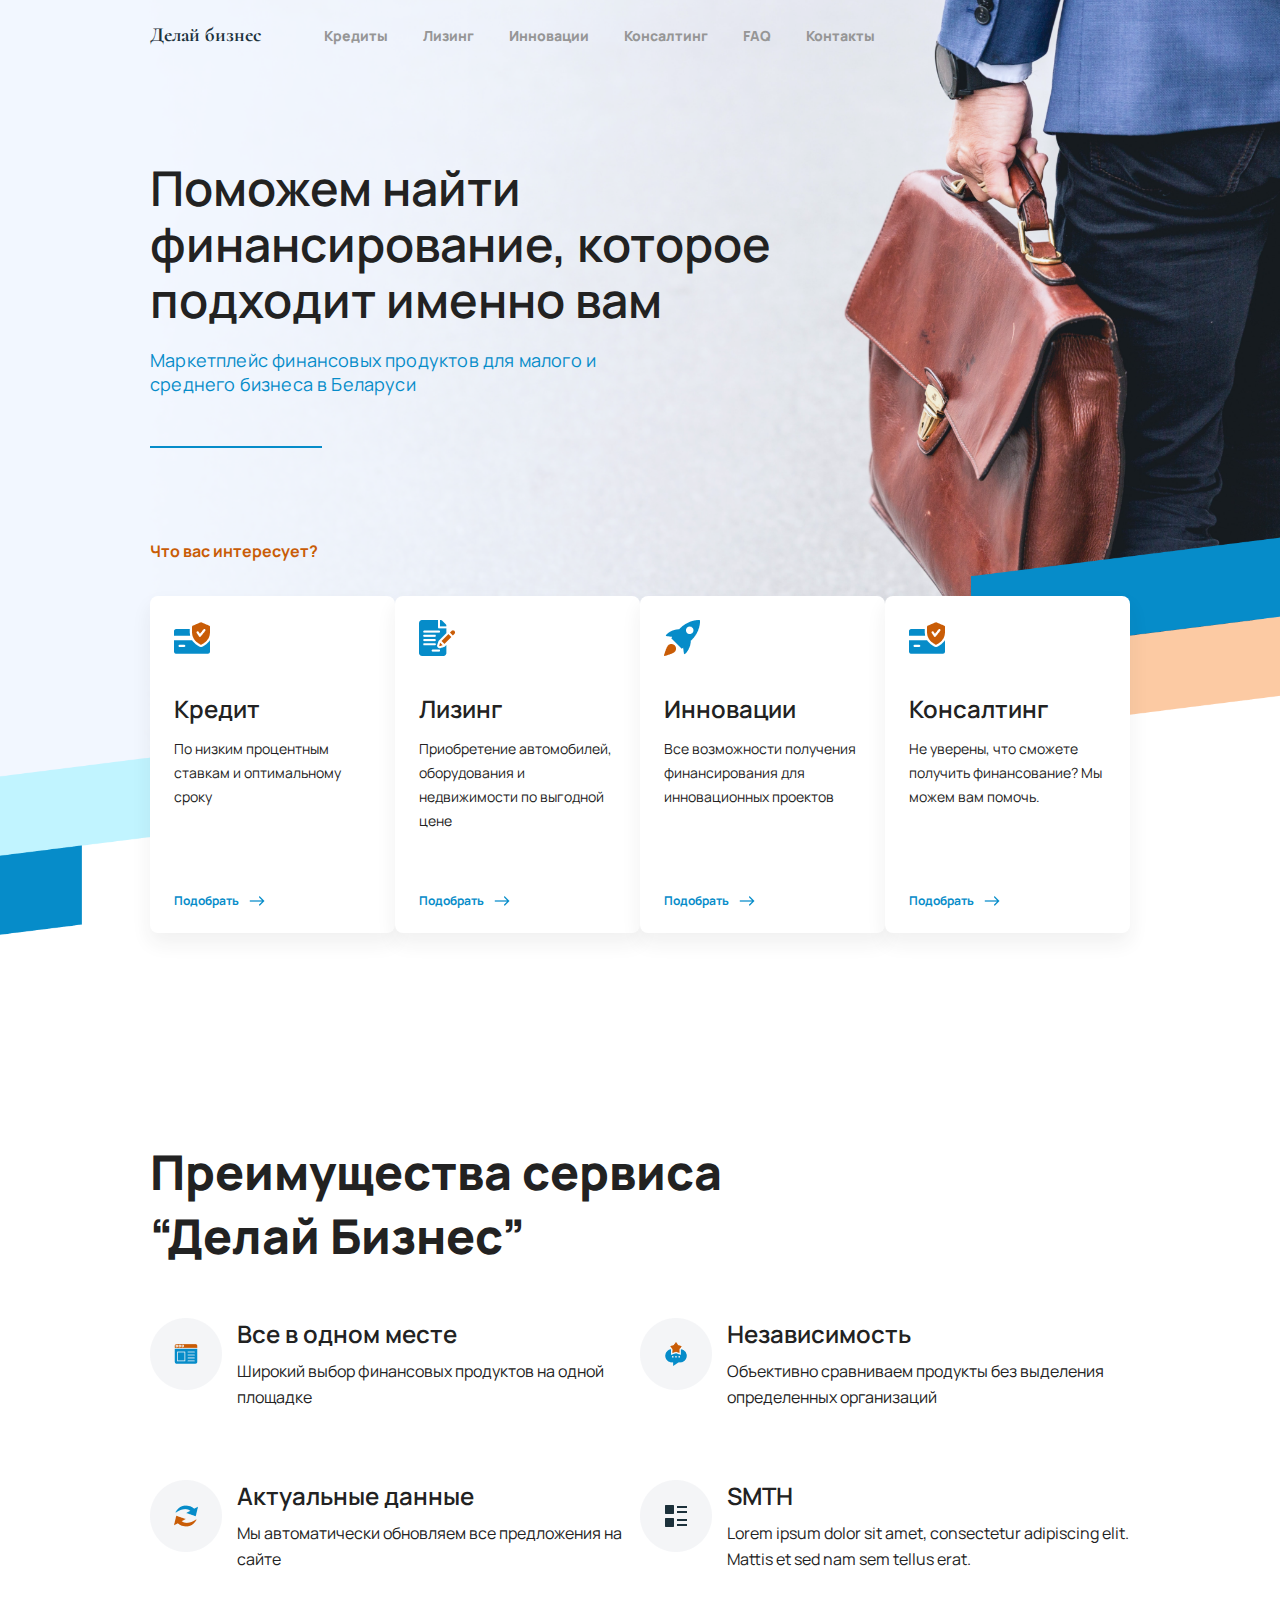
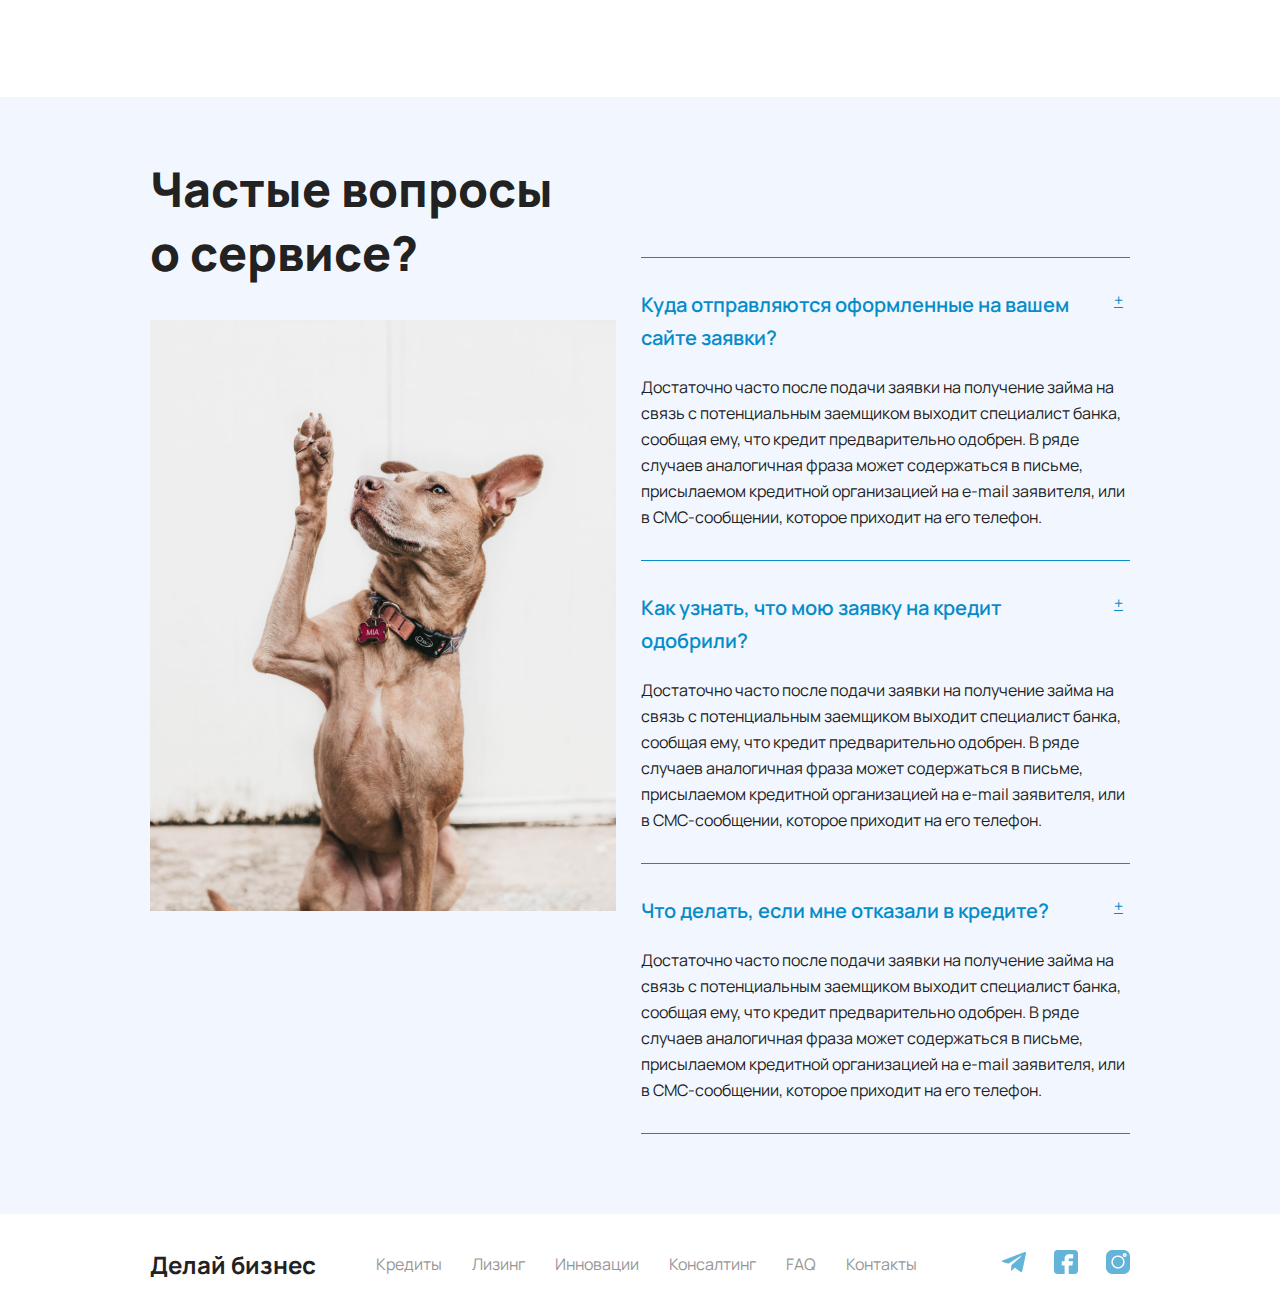
==== index.html @ ff580066 "commit" ====
<!DOCTYPE html>
<html lang="en">
<head>
    <meta charset="UTF-8">
    <meta http-equiv="X-UA-Compatible" content="IE=edge">
    <meta name="viewport" content="width=device-width, initial-scale=1.0">
    <link rel="stylesheet" href="./css/reset.css">
    <link href="https://cdn.jsdelivr.net/npm/bootstrap@5.0.0-beta1/dist/css/bootstrap.min.css" rel="stylesheet" integrity="sha384-giJF6kkoqNQ00vy+HMDP7azOuL0xtbfIcaT9wjKHr8RbDVddVHyTfAAsrekwKmP1" crossorigin="anonymous">
    <link rel="preconnect" href="https://fonts.gstatic.com">
    <link href="https://fonts.googleapis.com/css2?family=Cormorant&family=Manrope&display=swap" rel="stylesheet">
    <link rel="stylesheet" href="./css/main.css">
    <title>Fin</title>
</head>
<body>
    <section class="main">
        <div class="wrapper">
            <header class="header">
                <a class="logo" href="">Делай бизнес</a>
                <div class="header-links">
                    <a href="#!">Кредиты</a>
                    <a href="#!">Лизинг</a>
                    <a href="#!">Инновации</a>
                    <a href="#!">Консалтинг</a>
                    <a href="#!">FAQ</a>
                    <a href="#!">Контакты</a>
                </div>
            </header>
            <div class="main_desc">
                <div>Поможем найти финансирование, которое подходит именно вам</div>
                <div>Маркетплейс финансовых продуктов для малого и среднего бизнеса в Беларуси</div>
                <div></div>
                <div>Что вас интересует?</div>
            </div>
            <div class="main_cards">
                <div class="main_card">
                    <img class="card_img" src="./img/card_img1.png" alt="card1">
                    <div>
                        <div class="card_name">Кредит</div>
                        <div class="card_desc">По низким процентным ставкам и оптимальному сроку</div>
                    </div>
                    <div class="card_link">
                        <a href="#!" class="card_link-text">Подобрать</a>
                        <img src="./img/right-arrow.png" alt="arrow">
                    </div>
                </div>
                <div class="main_card">
                    <img class="card_img" src="./img/card_img2.png" alt="card1">
                    <div>
                        <div class="card_name">Лизинг</div>
                        <div class="card_desc">Приобретение автомобилей, оборудования и недвижимости по выгодной цене </div>
                    </div>
                    <div class="card_link">
                        <a href="#!" class="card_link-text">Подобрать</a>
                        <img src="./img/right-arrow.png" alt="arrow">
                    </div>
                </div>
                <div class="main_card">
                    <img class="card_img" src="./img/card_img3.png" alt="card1">
                    <div>
                        <div class="card_name">Инновации</div>
                        <div class="card_desc">Все возможности получения финансирования для инновационных проектов</div>
                    </div>
                    <div class="card_link">
                        <a href="#!" class="card_link-text">Подобрать</a>
                        <img src="./img/right-arrow.png" alt="arrow">
                    </div>
                </div>
                <div class="main_card">
                    <img class="card_img" src="./img/card_img1.png" alt="card1">
                    <div>
                        <div class="card_name">Консалтинг</div>
                        <div class="card_desc">Не уверены, что сможете получить финансование? Мы можем вам помочь.</div>
                    </div>
                    <div class="card_link">
                        <a href="#!" class="card_link-text">Подобрать</a>
                        <img src="./img/right-arrow.png" alt="arrow">
                    </div>
                </div>
            </div>

        </div>
    </section>
    <section class="advantages">
        <div class="wrapper">
            <div class="advantages_name">
                Преимущества сервиса “Делай Бизнес”
            </div>
            <div class="adv_cards">
                <div class="adv_card">
                    <img src="./img/adv-pic1.png" alt="adv-pic">
                    <div class="adv_cards-content">
                        <div class="adv_name">Все в одном месте</div>
                        <div class="adv_desc">Широкий выбор финансовых продуктов на одной площадке</div>
                    </div>
                </div>
                <div class="adv_card">
                    <img src="./img/adv-pic2.png" alt="adv-pic">
                    <div class="adv_cards-content">
                        <div class="adv_name">Независимость</div>
                        <div class="adv_desc">Объективно сравниваем продукты без выделения определенных организаций</div>
                    </div>
                </div>
            </div> 
            <div class="adv_cards">
                <div class="adv_card">
                    <img src="./img/adv-pic3.png" alt="adv-pic">
                    <div class="adv_cards-content">
                        <div class="adv_name">Актуальные данные</div>
                        <div class="adv_desc">Мы автоматически обновляем все предложения на сайте</div>
                    </div>
                </div>
                <div class="adv_card">
                    <img src="./img/adv-pic4.png" alt="adv-pic">
                    <div class="adv_cards-content">
                        <div class="adv_name">SMTH</div>
                        <div class="adv_desc">Lorem ipsum dolor sit amet, consectetur adipiscing elit. Mattis et sed nam sem tellus erat.</div>
                    </div>
                </div>
            </div>     
        </div>
    </section>
    <section class="faq">
        <div class="wrapper">
            <div class="name">
                <div>Частые вопросы о сервисе?</div>
                <img src="./img/faq-pic.png" alt="faq">
            </div>
            <div class="lists">
                <div class="collapse1">
                    <div class="list">
                        <div class="collapse_card-name">
                            Куда отправляются оформленные на вашем сайте заявки?
                        </div>
                        <a class="btn btn-primary" data-bs-toggle="collapse" href="#collapse1" role="button"
                            aria-expanded="false" aria-controls="collapseExample">
                            +
                        </a>
                    </div>
                    <div class="collapse" id="collapse1">
    
                        <div class="card card-body">
                            Достаточно часто после подачи заявки на получение займа на связь с потенциальным заемщиком
                            выходит специалист банка, сообщая ему, что кредит предварительно одобрен. В ряде случаев
                            аналогичная фраза может содержаться в письме, присылаемом кредитной организацией на e-mail
                            заявителя, или в СМС-сообщении, которое приходит на его телефон.
                        </div>
                    </div>
                </div>
                <div class="collapse2">
                    <div class="list">
                        <div class="collapse_card-name">
                            Как узнать, что мою заявку на кредит одобрили?
                        </div>
                        <a class="btn btn-primary" data-bs-toggle="collapse" href="#collapse2" role="button"
                            aria-expanded="false" aria-controls="collapseExample">
                            +
                        </a>
                    </div>
                    <div class="collapse" id="collapse2">
                        <div class="card card-body">
                            Достаточно часто после подачи заявки на получение займа на связь с потенциальным заемщиком
                            выходит специалист банка, сообщая ему, что кредит предварительно одобрен. В ряде случаев
                            аналогичная фраза может содержаться в письме, присылаемом кредитной организацией на e-mail
                            заявителя, или в СМС-сообщении, которое приходит на его телефон.
                        </div>
                    </div>
                </div>
                <div class="collapse3">
                    <div class="list">
                        <div class="collapse_card-name">
                            Что делать, если мне отказали  в кредите?
                        </div>
                        <a class="btn btn-primary" data-bs-toggle="collapse" href="#collapse3" role="button"
                            aria-expanded="false" aria-controls="collapseExample">
                            +
                        </a>
                    </div>
                    <div class="collapse" id="collapse3">
                        <div class="card card-body">
                            Достаточно часто после подачи заявки на получение займа на связь с потенциальным заемщиком
                            выходит специалист банка, сообщая ему, что кредит предварительно одобрен. В ряде случаев
                            аналогичная фраза может содержаться в письме, присылаемом кредитной организацией на e-mail
                            заявителя, или в СМС-сообщении, которое приходит на его телефон.
                        </div>
                    </div>
                </div>
            </div>
        </div>
    </section>
    <section class="footer">
        <div class="wrapper">
            <div class="footer_content">
                <div class="footer_main-links">
                    <div class="footer_logo">Делай бизнес</div>
                    <div class="footer_links">
                        <a href="#!">Кредиты</a>
                        <a href="#!">Лизинг</a>
                        <a href="#!">Инновации</a>
                        <a href="#!">Консалтинг</a>
                        <a href="#!">FAQ</a>
                        <a href="#!">Контакты</a>
                    </div>
                </div>
                <div class="link-pics">
                    <a href="#!">
                        <img src="./img/telegram.png" alt="tg">
                    </a>
                    <a href="#!">
                        <img src="./img/facebook.png" alt="fb">
                    </a>
                    <a href="#!">
                        <img src="./img/instagram.png" alt="ig">
                    </a>
                </div>
            </div>
        </div>
    </section>
    




    <script src="https://cdn.jsdelivr.net/npm/bootstrap@5.0.0-beta1/dist/js/bootstrap.bundle.min.js" integrity="sha384-ygbV9kiqUc6oa4msXn9868pTtWMgiQaeYH7/t7LECLbyPA2x65Kgf80OJFdroafW" crossorigin="anonymous"></script>
</body>
</html>
---- css/main.css ----
body{
    font-family: 'Manrope', sans-serif;
}
.wrapper{
    width: 100%;
    box-sizing: border-box;
    padding: 0 150px;
}
header{
    height: 70px;
    display: flex;
    align-items: center;
}
header a{
    text-decoration: none;
}
.logo{
    font-family: 'Cormorant', serif;
    font-style: normal;
    font-weight: bold;
    font-size: 20px;
    line-height: 29px;
    color: #1C313B;
}
.main{
    width: 100vw;
    height: 110vh;
    background: url(/img/main-bg.png) no-repeat center;
    background-size: cover;
}
.header-links{
    margin: 2px 0 0 62px;
}
.header-links a{
    font-style: normal;
    font-weight: 800;
    font-size: 14px;
    line-height: 20px;
    color: #969696;
    margin-left: 32px;
}
.header-links a:hover{
    color: #068CC9;
}
.header-links a:first-child{
    margin-left: 0;
}
.main_desc div:first-child{
    width: 662px;
    height: 168px;
    margin-top: 90px;
    font-style: normal;
    font-weight: 600;
    font-size: 48px;
    line-height: 56px;
}
.main_desc div:nth-child(2){
    width: 462px;
    height: 48px;
    font-style: normal;
    font-weight: normal;
    font-size: 18px;
    line-height: 24px;
    letter-spacing: 0.01em;
    color: #068CC9;
    margin-top: 20px;
}
.main_desc div:nth-child(3){
    width: 172px;
    height: 2px;
    background-color: #068CC9;
    margin-top: 50px;
}
.main_desc div:nth-child(4){
    width: 188px;
    height: 23px;
    color: #C95C06;
    font-weight: bold;
    margin-top: 95px;
}
.main_cards{
    display: flex;
    justify-content: space-between;
    margin-top: 30px;
}
.main_card{
    padding: 24px;
    width: 270px;
    height: 289px;
    background-color: #FFFFFF;
    box-shadow: 0px 10px 20px rgba(41, 41, 42, 0.07);
    border-radius: 8px;
    display: flex;
    flex-direction: column;
    position: relative;
}
.main_card:hover{
    transform: translateY(-5px);
    transition: .5s;
    cursor: pointer;
}
.card_img{
    width: 36px;
    height: 36px;
}
.card_name{
    font-style: normal;
    font-weight: 600;
    font-size: 24px;
    line-height: 32px;
    margin-top: 37px;
}
.card_desc{
    font-size: 14px;
    line-height: 24px;
    margin-top: 12px;
}
.card_link{
    display: flex;
    position: absolute;
    bottom: 24px;
}
.card_link-text{
    font-style: normal;
    font-weight: bold;
    font-size: 12px;
    line-height: 16px;
    text-decoration: none;
    color: #068CC9;
}
.card_link img{
    margin-left: 10px;
}
.card_link img:hover{
    transform: translateX(3px);
    transition: .3s;
    cursor: pointer;
}

/* ======================================================== */

.adv_cards{
    display: flex;
}
.adv_card{
    display: flex;
    flex: 6;
}
.adv_card img{
    min-width: 72px;
    height: 72px;
}
.adv_cards-content{
    margin-left: 15px;
}
.advantages_name{
    width: 662px;
    height: 128px;
    font-weight: 800;
    font-size: 48px;
    line-height: 64px;
    margin-top: 150px;
}
.adv_name{
    font-weight: 600;
    font-size: 24px;
    line-height: 32px;
}
.adv_desc{
    font-size: 16px;
    line-height: 26px;
    margin-top: 8px;
}
.adv_cards{
    margin-top: 50px;
}
.adv_cards:last-child{
    margin-top: 70px;
}

/* ======================================================== */

.faq{
    margin-top: 125px;
    background-color: #F2F7FF;
    box-sizing: border-box;
    padding: 60px 0 80px 0;

}
.faq .wrapper{
    display: flex;
}
.name div{
    width: 404px;
    height: 128px;
    font-weight: 800;
    font-size: 48px;
    line-height: 64px;
}
.name img{
    margin-top: 35px;
    width: 466px;
    height: 591px;
}

.collapse1,
.collapse3{
    border-top: 1px solid #068CC9;
    border-bottom: 1px solid #068CC9;
    box-sizing: border-box;
    padding: 30px 0 30px 0;
}
.collapse2{
    box-sizing: border-box;
    padding: 30px 0 30px 0;
}

.lists{
    width: 100%;
    margin-left: 25px;
    padding-top: 100px;
}
.list{
    display: flex;
    justify-content: space-between;
}
.list a{
    width: 24px;
    height: 24px;
    padding: 0;
    display: flex;
    align-items: center;
    justify-content: center;
    background-color: #F2F7FF;
    border: none;
    color: #068CC9;
}
.collapse_card-name{
    width: 100%;
    color: #068CC9;
    font-weight: 600;
    font-size: 20px;
    line-height: 33px;
}
.card{
    margin-top: 20px;
    background-color: #F2F7FF;
    border: none;
    font-size: 16px;
    line-height: 26px;
    padding: 0;
    max-width: 560px;
}

/* ======================================================== */

.footer{
    height: 100px;
}
.footer .wrapper{
    height: 100%;
    display: flex;
    align-items: center;
}
.footer_content{
    width: 100%;
    display: flex;
    justify-content: space-between;
}
.footer_main-links{
    display: flex;
}
.footer_links{
    margin-left: 60px;
    display: flex;
    align-items: center;
}
.footer_logo{
    font-weight: bold;
    font-size: 24px;
    line-height: 29px;
}
.footer_links a{
    margin-left: 30px;
    text-decoration: none;
    color: #969696;
}
.footer_links a:hover{
    color: #068CC9;
}
.footer_links a:first-child{
    margin: 0;
}
.link-pics a{
    margin-left: 25px;
    text-decoration: none;
}
.link-pics img:hover{
    transition: .3s;
    transform: scale(1.2);
}
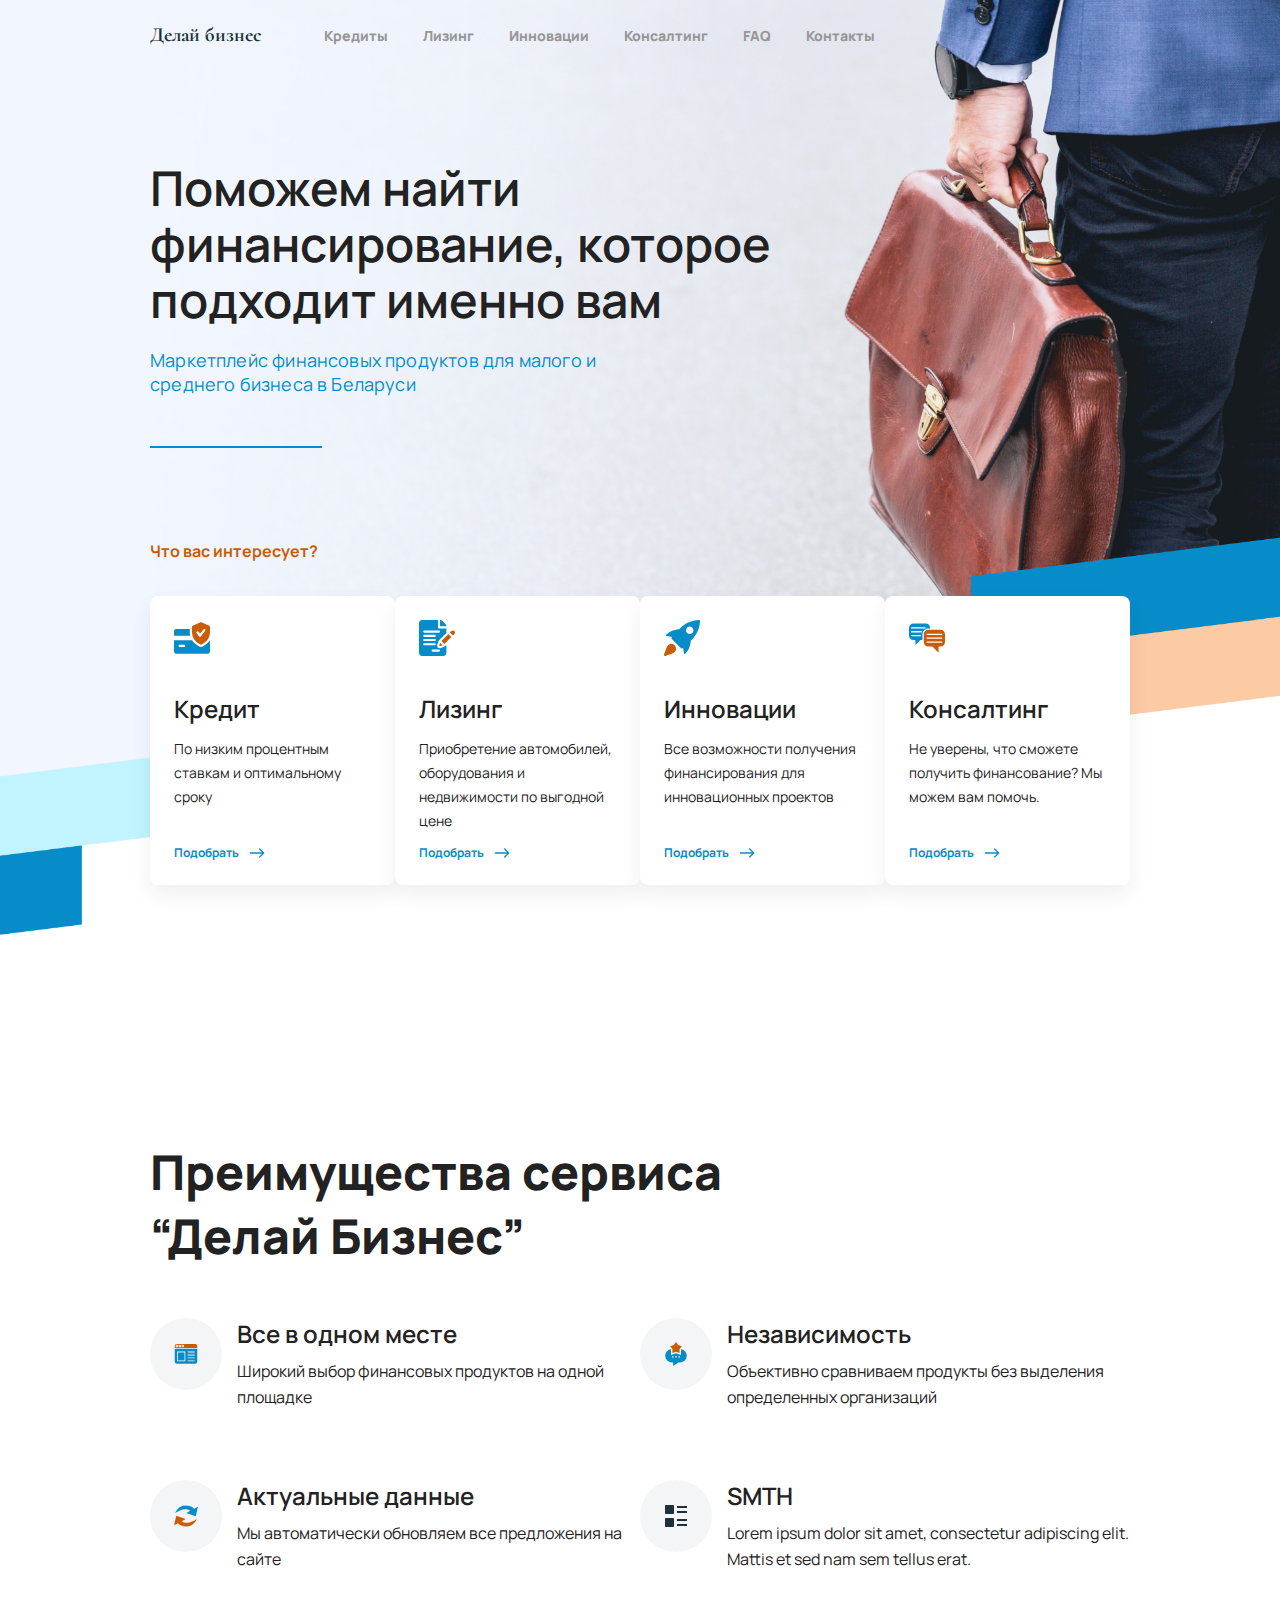
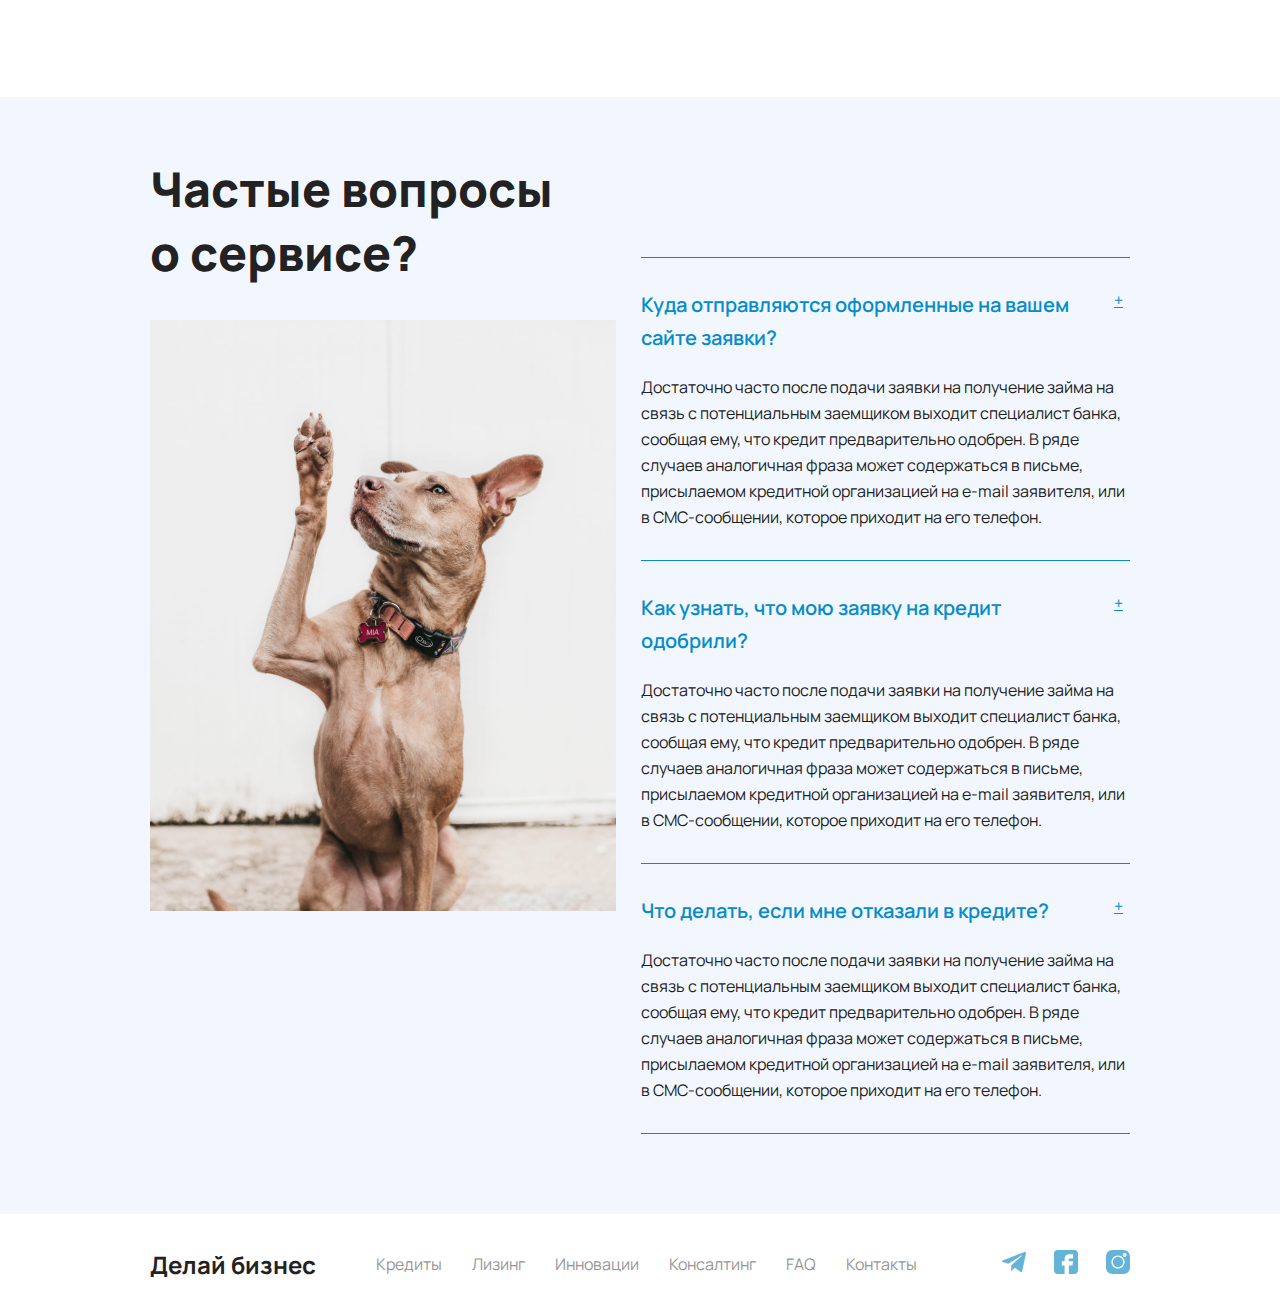
==== commit 3719da3c: "commit" ====
--- a/index.html
+++ b/index.html
@@ -15,11 +15,11 @@
     <section class="main">
         <div class="wrapper">
             <header class="header">
-                <a class="logo" href="">Делай бизнес</a>
+                <a class="logo" href="/index.html">Делай бизнес</a>
                 <div class="header-links">
-                    <a href="#!">Кредиты</a>
+                    <a href="/pages/credits.html">Кредиты</a>
                     <a href="#!">Лизинг</a>
-                    <a href="#!">Инновации</a>
+                    <a href="/pages/innovations.html">Инновации</a>
                     <a href="#!">Консалтинг</a>
                     <a href="#!">FAQ</a>
                     <a href="#!">Контакты</a>
@@ -33,47 +33,47 @@
             </div>
             <div class="main_cards">
                 <div class="main_card">
-                    <img class="card_img" src="./img/card_img1.png" alt="card1">
+                    <img class="card_img" src="./img/card_img1.svg" alt="card1">
                     <div>
                         <div class="card_name">Кредит</div>
                         <div class="card_desc">По низким процентным ставкам и оптимальному сроку</div>
                     </div>
                     <div class="card_link">
-                        <a href="#!" class="card_link-text">Подобрать</a>
-                        <img src="./img/right-arrow.png" alt="arrow">
-                    </div>
-                </div>
-                <div class="main_card">
-                    <img class="card_img" src="./img/card_img2.png" alt="card1">
+                        <a href="/pages/credits.html" class="card_link-text">Подобрать</a>
+                        <div class="card_link_arrow"></div>
+                    </div>
+                </div>
+                <div class="main_card">
+                    <img class="card_img" src="./img/card_img2.svg" alt="card1">
                     <div>
                         <div class="card_name">Лизинг</div>
                         <div class="card_desc">Приобретение автомобилей, оборудования и недвижимости по выгодной цене </div>
                     </div>
                     <div class="card_link">
                         <a href="#!" class="card_link-text">Подобрать</a>
-                        <img src="./img/right-arrow.png" alt="arrow">
-                    </div>
-                </div>
-                <div class="main_card">
-                    <img class="card_img" src="./img/card_img3.png" alt="card1">
+                        <div class="card_link_arrow"></div>
+                    </div>
+                </div>
+                <div class="main_card">
+                    <img class="card_img" src="./img/card_img3.svg" alt="card1">
                     <div>
                         <div class="card_name">Инновации</div>
                         <div class="card_desc">Все возможности получения финансирования для инновационных проектов</div>
                     </div>
                     <div class="card_link">
-                        <a href="#!" class="card_link-text">Подобрать</a>
-                        <img src="./img/right-arrow.png" alt="arrow">
-                    </div>
-                </div>
-                <div class="main_card">
-                    <img class="card_img" src="./img/card_img1.png" alt="card1">
+                        <a href="/pages/innovations.html" class="card_link-text">Подобрать</a>
+                        <div class="card_link_arrow"></div>
+                    </div>
+                </div>
+                <div class="main_card">
+                    <img class="card_img" src="./img/card_img4.svg" alt="card1">
                     <div>
                         <div class="card_name">Консалтинг</div>
                         <div class="card_desc">Не уверены, что сможете получить финансование? Мы можем вам помочь.</div>
                     </div>
                     <div class="card_link">
                         <a href="#!" class="card_link-text">Подобрать</a>
-                        <img src="./img/right-arrow.png" alt="arrow">
+                        <div class="card_link_arrow"></div>
                     </div>
                 </div>
             </div>
@@ -87,14 +87,14 @@
             </div>
             <div class="adv_cards">
                 <div class="adv_card">
-                    <img src="./img/adv-pic1.png" alt="adv-pic">
+                    <img src="./img/adv-pic1.svg" alt="adv-pic">
                     <div class="adv_cards-content">
                         <div class="adv_name">Все в одном месте</div>
                         <div class="adv_desc">Широкий выбор финансовых продуктов на одной площадке</div>
                     </div>
                 </div>
                 <div class="adv_card">
-                    <img src="./img/adv-pic2.png" alt="adv-pic">
+                    <img src="./img/adv-pic2.svg" alt="adv-pic">
                     <div class="adv_cards-content">
                         <div class="adv_name">Независимость</div>
                         <div class="adv_desc">Объективно сравниваем продукты без выделения определенных организаций</div>
@@ -103,14 +103,14 @@
             </div> 
             <div class="adv_cards">
                 <div class="adv_card">
-                    <img src="./img/adv-pic3.png" alt="adv-pic">
+                    <img src="./img/adv-pic3.svg" alt="adv-pic">
                     <div class="adv_cards-content">
                         <div class="adv_name">Актуальные данные</div>
                         <div class="adv_desc">Мы автоматически обновляем все предложения на сайте</div>
                     </div>
                 </div>
                 <div class="adv_card">
-                    <img src="./img/adv-pic4.png" alt="adv-pic">
+                    <img src="./img/adv-pic4.svg" alt="adv-pic">
                     <div class="adv_cards-content">
                         <div class="adv_name">SMTH</div>
                         <div class="adv_desc">Lorem ipsum dolor sit amet, consectetur adipiscing elit. Mattis et sed nam sem tellus erat.</div>
@@ -123,7 +123,7 @@
         <div class="wrapper">
             <div class="name">
                 <div>Частые вопросы о сервисе?</div>
-                <img src="./img/faq-pic.png" alt="faq">
+                <div class="name_pic"></div>
             </div>
             <div class="lists">
                 <div class="collapse1">
@@ -193,9 +193,9 @@
                 <div class="footer_main-links">
                     <div class="footer_logo">Делай бизнес</div>
                     <div class="footer_links">
-                        <a href="#!">Кредиты</a>
+                        <a href="/pages/credits.html">Кредиты</a>
                         <a href="#!">Лизинг</a>
-                        <a href="#!">Инновации</a>
+                        <a href="/pages/innovations.html">Инновации</a>
                         <a href="#!">Консалтинг</a>
                         <a href="#!">FAQ</a>
                         <a href="#!">Контакты</a>
@@ -203,13 +203,13 @@
                 </div>
                 <div class="link-pics">
                     <a href="#!">
-                        <img src="./img/telegram.png" alt="tg">
+                        <img src="./img/telegram.svg" alt="tg">
                     </a>
                     <a href="#!">
-                        <img src="./img/facebook.png" alt="fb">
+                        <img src="./img/facebook.svg" alt="fb">
                     </a>
                     <a href="#!">
-                        <img src="./img/instagram.png" alt="ig">
+                        <img src="./img/instagram.svg" alt="ig">
                     </a>
                 </div>
             </div>
--- a/css/main.css
+++ b/css/main.css
@@ -90,13 +90,31 @@
     background-color: #FFFFFF;
     box-shadow: 0px 10px 20px rgba(41, 41, 42, 0.07);
     border-radius: 8px;
+    box-sizing: border-box;
     display: flex;
     flex-direction: column;
     position: relative;
 }
 .main_card:hover{
+    border: 1px solid #C1F4FF;
+    transition: .5s;
     transform: translateY(-5px);
-    transition: .5s;
+    cursor: pointer;
+    box-shadow: 0px 18px 30px -15px rgba(41, 41, 42, 0.2);
+}
+.main_card:hover .card_link-text{
+    color: #F18C3C;
+}
+.card_link_arrow{
+    width: 16px;
+    height: 16px;
+    background: url(/img/right-arrow.svg) no-repeat center;
+    margin-left: 10px;
+}
+.main_card:hover .card_link_arrow{
+    transform: translateX(5px);
+    background: url(/img/arrow.svg) no-repeat center;
+    transition: .3s;
     cursor: pointer;
 }
 .card_img{
@@ -127,9 +145,6 @@
     line-height: 16px;
     text-decoration: none;
     color: #068CC9;
-}
-.card_link img{
-    margin-left: 10px;
 }
 .card_link img:hover{
     transform: translateX(3px);
@@ -190,17 +205,18 @@
 .faq .wrapper{
     display: flex;
 }
-.name div{
+.name div:first-child{
     width: 404px;
     height: 128px;
     font-weight: 800;
     font-size: 48px;
     line-height: 64px;
 }
-.name img{
+.name_pic{
     margin-top: 35px;
     width: 466px;
     height: 591px;
+    background: url(/img/faq-pic1.png) no-repeat top;
 }
 
 .collapse1,
@@ -234,6 +250,12 @@
     background-color: #F2F7FF;
     border: none;
     color: #068CC9;
+}
+.list a:hover,
+.list a:focus{
+    background-color: #F2F7FF;
+    color: #068CC9;
+    border: none;
 }
 .collapse_card-name{
     width: 100%;
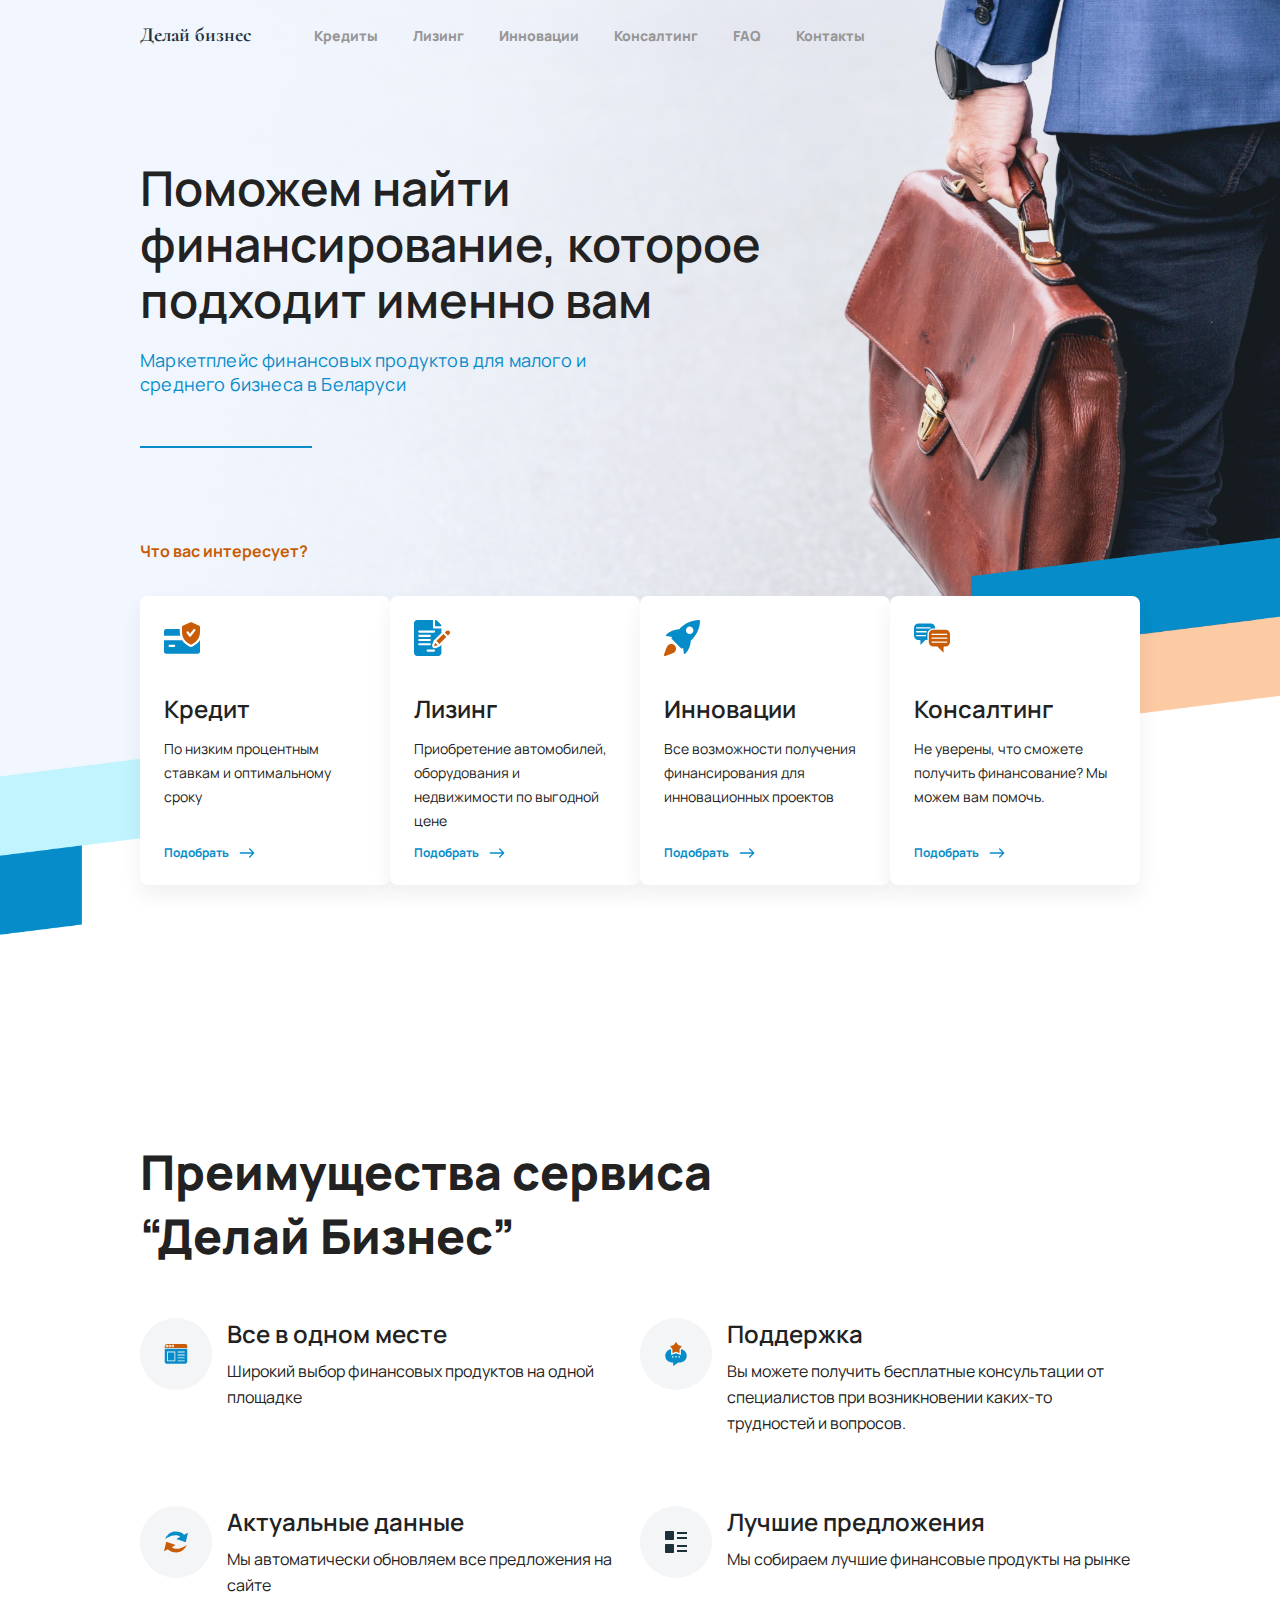
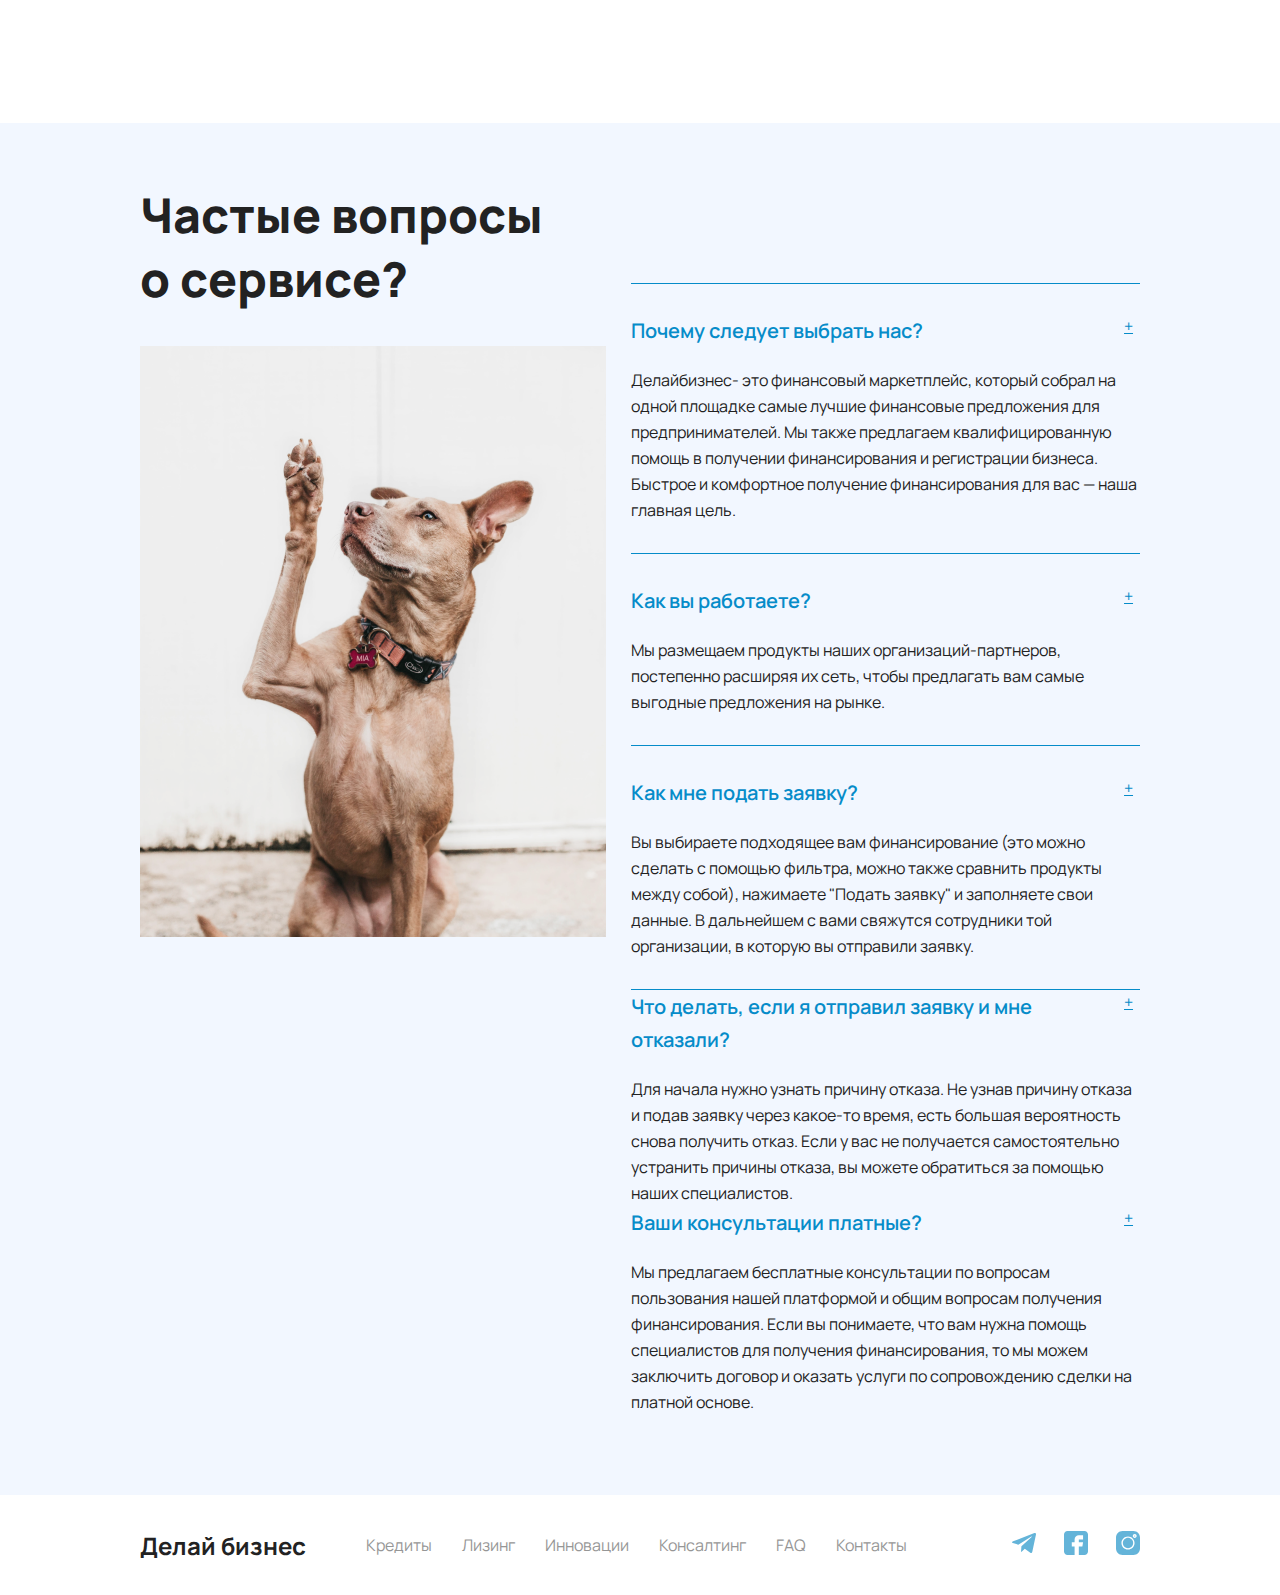
==== commit 892f533c: "commit" ====
--- a/index.html
+++ b/index.html
@@ -18,10 +18,10 @@
                 <a class="logo" href="/index.html">Делай бизнес</a>
                 <div class="header-links">
                     <a href="/pages/credits.html">Кредиты</a>
-                    <a href="#!">Лизинг</a>
+                    <a href="/pages/leasing.html">Лизинг</a>
                     <a href="/pages/innovations.html">Инновации</a>
                     <a href="#!">Консалтинг</a>
-                    <a href="#!">FAQ</a>
+                    <a href="/pages/faq.html">FAQ</a>
                     <a href="#!">Контакты</a>
                 </div>
             </header>
@@ -50,7 +50,7 @@
                         <div class="card_desc">Приобретение автомобилей, оборудования и недвижимости по выгодной цене </div>
                     </div>
                     <div class="card_link">
-                        <a href="#!" class="card_link-text">Подобрать</a>
+                        <a href="/pages/leasing.html" class="card_link-text">Подобрать</a>
                         <div class="card_link_arrow"></div>
                     </div>
                 </div>
@@ -96,8 +96,8 @@
                 <div class="adv_card">
                     <img src="./img/adv-pic2.svg" alt="adv-pic">
                     <div class="adv_cards-content">
-                        <div class="adv_name">Независимость</div>
-                        <div class="adv_desc">Объективно сравниваем продукты без выделения определенных организаций</div>
+                        <div class="adv_name">Поддержка</div>
+                        <div class="adv_desc">Вы можете получить бесплатные консультации от специалистов при возникновении каких-то трудностей и вопросов.</div>
                     </div>
                 </div>
             </div> 
@@ -112,8 +112,8 @@
                 <div class="adv_card">
                     <img src="./img/adv-pic4.svg" alt="adv-pic">
                     <div class="adv_cards-content">
-                        <div class="adv_name">SMTH</div>
-                        <div class="adv_desc">Lorem ipsum dolor sit amet, consectetur adipiscing elit. Mattis et sed nam sem tellus erat.</div>
+                        <div class="adv_name">Лучшие предложения</div>
+                        <div class="adv_desc">Мы собираем лучшие финансовые продукты на рынке</div>
                     </div>
                 </div>
             </div>     
@@ -129,7 +129,7 @@
                 <div class="collapse1">
                     <div class="list">
                         <div class="collapse_card-name">
-                            Куда отправляются оформленные на вашем сайте заявки?
+                            Почему следует выбрать нас? 
                         </div>
                         <a class="btn btn-primary" data-bs-toggle="collapse" href="#collapse1" role="button"
                             aria-expanded="false" aria-controls="collapseExample">
@@ -139,17 +139,14 @@
                     <div class="collapse" id="collapse1">
     
                         <div class="card card-body">
-                            Достаточно часто после подачи заявки на получение займа на связь с потенциальным заемщиком
-                            выходит специалист банка, сообщая ему, что кредит предварительно одобрен. В ряде случаев
-                            аналогичная фраза может содержаться в письме, присылаемом кредитной организацией на e-mail
-                            заявителя, или в СМС-сообщении, которое приходит на его телефон.
+                            Делайбизнес- это финансовый маркетплейс, который собрал на одной площадке самые лучшие финансовые предложения для предпринимателей. Мы также предлагаем квалифицированную помощь в получении финансирования и регистрации бизнеса. Быстрое и комфортное получение финансирования для вас — наша главная цель. 
                         </div>
                     </div>
                 </div>
                 <div class="collapse2">
                     <div class="list">
                         <div class="collapse_card-name">
-                            Как узнать, что мою заявку на кредит одобрили?
+                            Как вы работаете? 
                         </div>
                         <a class="btn btn-primary" data-bs-toggle="collapse" href="#collapse2" role="button"
                             aria-expanded="false" aria-controls="collapseExample">
@@ -158,17 +155,14 @@
                     </div>
                     <div class="collapse" id="collapse2">
                         <div class="card card-body">
-                            Достаточно часто после подачи заявки на получение займа на связь с потенциальным заемщиком
-                            выходит специалист банка, сообщая ему, что кредит предварительно одобрен. В ряде случаев
-                            аналогичная фраза может содержаться в письме, присылаемом кредитной организацией на e-mail
-                            заявителя, или в СМС-сообщении, которое приходит на его телефон.
+                            Мы размещаем продукты наших организаций-партнеров, постепенно расширяя их сеть, чтобы предлагать вам самые выгодные предложения на рынке. 
                         </div>
                     </div>
                 </div>
                 <div class="collapse3">
                     <div class="list">
                         <div class="collapse_card-name">
-                            Что делать, если мне отказали  в кредите?
+                            Как мне подать заявку?
                         </div>
                         <a class="btn btn-primary" data-bs-toggle="collapse" href="#collapse3" role="button"
                             aria-expanded="false" aria-controls="collapseExample">
@@ -177,10 +171,39 @@
                     </div>
                     <div class="collapse" id="collapse3">
                         <div class="card card-body">
-                            Достаточно часто после подачи заявки на получение займа на связь с потенциальным заемщиком
-                            выходит специалист банка, сообщая ему, что кредит предварительно одобрен. В ряде случаев
-                            аналогичная фраза может содержаться в письме, присылаемом кредитной организацией на e-mail
-                            заявителя, или в СМС-сообщении, которое приходит на его телефон.
+                            Вы выбираете подходящее вам финансирование (это можно сделать с помощью фильтра, можно также сравнить продукты между собой), нажимаете "Подать заявку" и заполняете свои данные. В дальнейшем с вами свяжутся сотрудники той организации, в которую вы отправили заявку.
+                        </div>
+                    </div>
+                </div>
+                <div class="collapse4">
+                    <div class="list">
+                        <div class="collapse_card-name">
+                            Что делать, если я отправил заявку и мне отказали?
+                        </div>
+                        <a class="btn btn-primary" data-bs-toggle="collapse" href="#collapse4" role="button"
+                            aria-expanded="false" aria-controls="collapseExample">
+                            +
+                        </a>
+                    </div>
+                    <div class="collapse" id="collapse4">
+                        <div class="card card-body">
+                            Для начала нужно узнать причину отказа. Не узнав причину отказа и подав заявку через какое-то время, есть большая вероятность снова получить отказ. Если у вас не получается самостоятельно устранить причины отказа, вы можете обратиться за помощью наших специалистов.
+                        </div>
+                    </div>
+                </div>
+                <div class="collapse5">
+                    <div class="list">
+                        <div class="collapse_card-name">
+                            Ваши консультации платные?
+                        </div>
+                        <a class="btn btn-primary" data-bs-toggle="collapse" href="#collapse5" role="button"
+                            aria-expanded="false" aria-controls="collapseExample">
+                            +
+                        </a>
+                    </div>
+                    <div class="collapse" id="collapse5">
+                        <div class="card card-body">
+                            Мы предлагаем бесплатные консультации по вопросам пользования нашей платформой и общим вопросам получения финансирования. Если вы понимаете, что вам нужна помощь специалистов для получения финансирования, то мы можем заключить договор и оказать услуги по сопровождению сделки на платной основе.
                         </div>
                     </div>
                 </div>
@@ -194,10 +217,10 @@
                     <div class="footer_logo">Делай бизнес</div>
                     <div class="footer_links">
                         <a href="/pages/credits.html">Кредиты</a>
-                        <a href="#!">Лизинг</a>
+                        <a href="/pages/leasing.html">Лизинг</a>
                         <a href="/pages/innovations.html">Инновации</a>
                         <a href="#!">Консалтинг</a>
-                        <a href="#!">FAQ</a>
+                        <a href="/pages/faq.html">FAQ</a>
                         <a href="#!">Контакты</a>
                     </div>
                 </div>
--- a/css/main.css
+++ b/css/main.css
@@ -4,7 +4,7 @@
 .wrapper{
     width: 100%;
     box-sizing: border-box;
-    padding: 0 150px;
+    padding: 0 140px;
 }
 header{
     height: 70px;
@@ -23,7 +23,6 @@
     color: #1C313B;
 }
 .main{
-    width: 100vw;
     height: 110vh;
     background: url(/img/main-bg.png) no-repeat center;
     background-size: cover;
